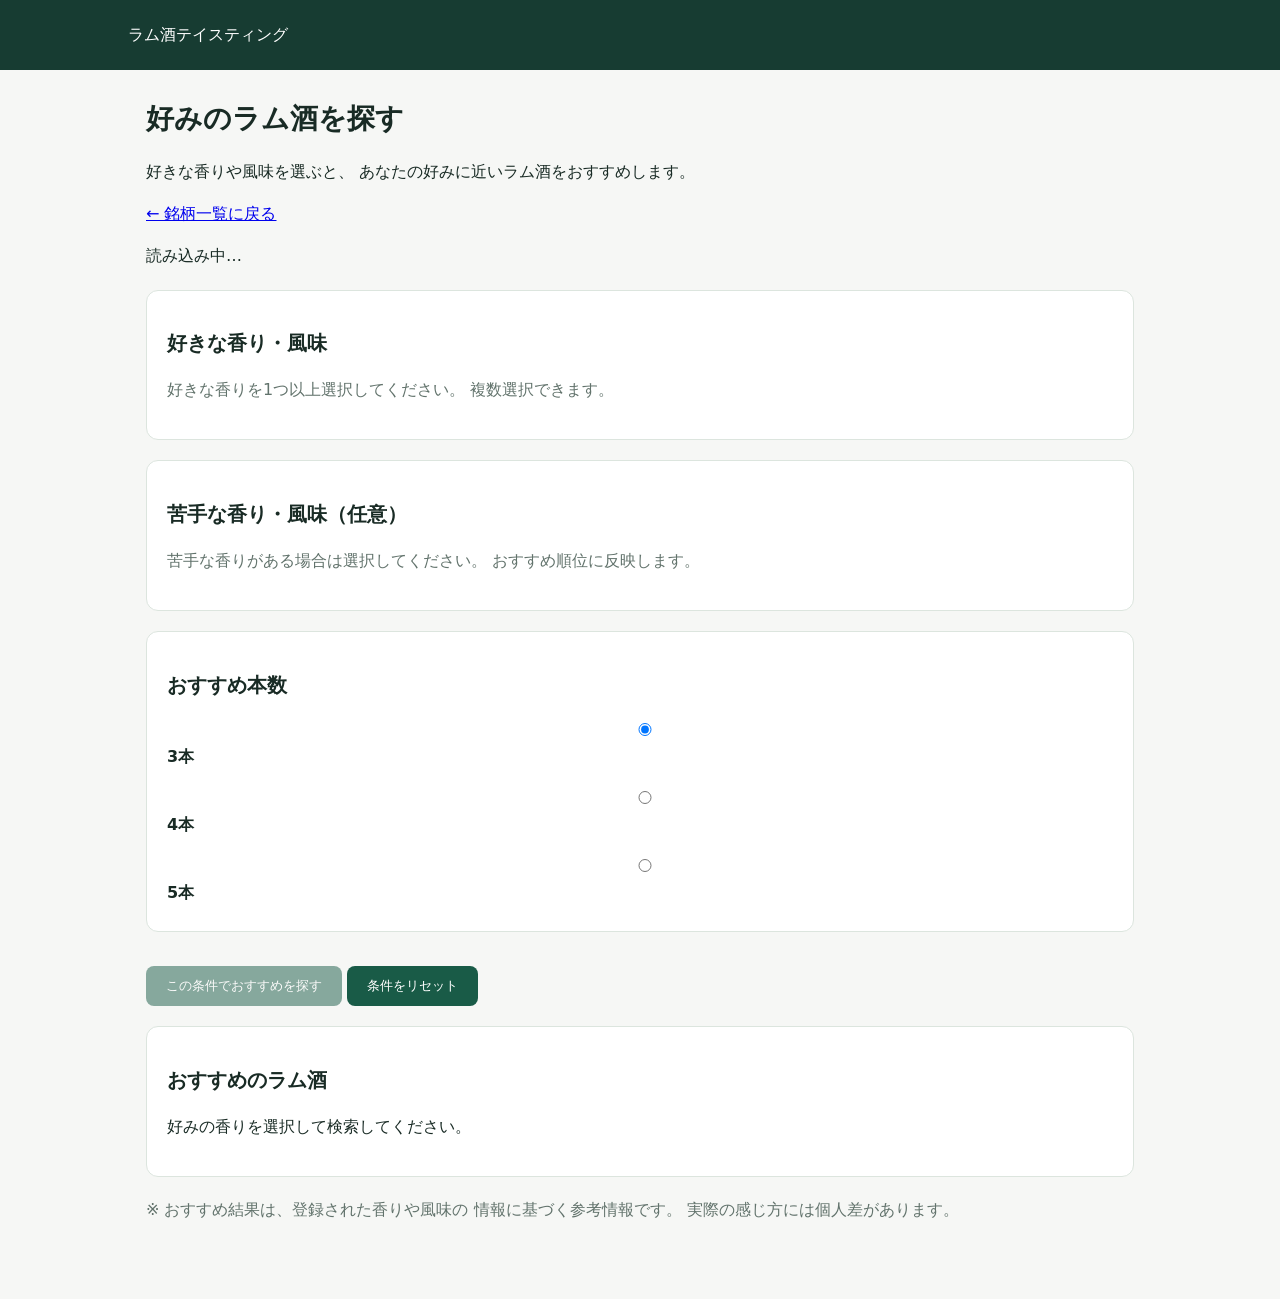
==== recommend.html @ da606074 "Add aroma-based recommendation page" ====
<!doctype html>
<html lang="ja">

<head>

  <meta charset="utf-8">

  <meta
    name="viewport"
    content="width=device-width,initial-scale=1"
  >

  <title>ラム酒テイスティング | おすすめ検索</title>

  <link rel="stylesheet" href="css/style.css">

</head>

<body>

  <!-- ヘッダー -->
  <header>
    <a href="index.html">ラム酒テイスティング</a>
  </header>

  <main>

    <!-- ページタイトル -->
    <h1>好みのラム酒を探す</h1>

    <p>
      好きな香りや風味を選ぶと、
      あなたの好みに近いラム酒をおすすめします。
    </p>

    <p>
      <a href="index.html">← 銘柄一覧に戻る</a>
    </p>

    <!-- データ読み込み状況 -->
    <p id="status" aria-live="polite">
      読み込み中…
    </p>

    <!-- おすすめ検索フォーム -->
    <form id="recommend-form">

      <!-- 好きな香り -->
      <section class="panel">

        <h2>好きな香り・風味</h2>

        <p class="muted">
          好きな香りを1つ以上選択してください。
          複数選択できます。
        </p>

        <div
          id="liked-tags"
          class="flavor-grid"
        ></div>

      </section>

      <!-- 苦手な香り -->
      <section class="panel">

        <h2>苦手な香り・風味（任意）</h2>

        <p class="muted">
          苦手な香りがある場合は選択してください。
          おすすめ順位に反映します。
        </p>

        <div
          id="disliked-tags"
          class="flavor-grid"
        ></div>

      </section>

      <!-- おすすめ本数 -->
      <section class="panel">

        <h2>おすすめ本数</h2>

        <div class="choice-group">

          <label>
            <input
              type="radio"
              name="count"
              value="3"
              checked
            >
            3本
          </label>

          <label>
            <input
              type="radio"
              name="count"
              value="4"
            >
            4本
          </label>

          <label>
            <input
              type="radio"
              name="count"
              value="5"
            >
            5本
          </label>

        </div>

      </section>

      <!-- 検索ボタン -->
      <div class="recommend-actions">

        <button
          type="submit"
          id="search-button"
          disabled
        >
          この条件でおすすめを探す
        </button>

        <button type="reset">
          条件をリセット
        </button>

      </div>

    </form>

    <!-- おすすめ検索結果 -->
    <section class="panel">

      <h2>おすすめのラム酒</h2>

      <p
        id="result-status"
        aria-live="polite"
      >
        好みの香りを選択して検索してください。
      </p>

      <div
        id="recommend-results"
        class="grid"
      ></div>

    </section>

    <!-- 推薦結果についての注意事項 -->
    <p class="muted">
      ※ おすすめ結果は、登録された香りや風味の
      情報に基づく参考情報です。
      実際の感じ方には個人差があります。
    </p>

  </main>

  <!-- Supabase接続設定 -->
  <script src="js/config.js"></script>

  <!-- 共通API -->
  <script src="js/api.js"></script>

  <!-- おすすめ検索処理 -->
  <script src="js/recommend.js"></script>

</body>

</html>
---- css/style.css ----
*{box-sizing:border-box}body{margin:0;font-family:system-ui,-apple-system,"Noto Sans JP",sans-serif;background:#f6f7f5;color:#192b25;line-height:1.65}header{background:#173c32;color:#fff;padding:22px max(20px,calc((100vw - 1024px)/2))}header a{color:#fff;text-decoration:none}main{max-width:1024px;margin:auto;padding:26px 18px 60px}h1{font-size:1.75rem;margin:0 0 12px}h2{font-size:1.25rem}h3{font-size:1.05rem}.muted,small{color:#62736c}header .muted{color:#d2e1da}.grid{display:grid;grid-template-columns:repeat(auto-fit,minmax(230px,1fr));gap:16px}.rum-card,.panel,.review{display:block;background:white;border:1px solid #dce5de;border-radius:12px;overflow:hidden}.rum-card{color:inherit;text-decoration:none}.rum-card img,.rum-card .no-photo{height:180px;width:100%;object-fit:contain;background:#e9eee9}.no-photo{display:grid;place-items:center;color:#65746b}.card-body{padding:14px}.card-body h2{margin:4px 0}.card-body p{font-size:.9rem}.panel{padding:20px;margin:20px 0}.detail-layout{display:grid;grid-template-columns:minmax(180px,260px) 1fr;gap:20px}.detail-layout img,.detail-layout .no-photo{width:100%;max-height:320px;object-fit:contain;background:#eef1ed;border-radius:10px}label{display:block;font-weight:600;margin:15px 0 5px}input:not([type=checkbox]),select,textarea{width:100%;padding:10px;border:1px solid #b5c7bc;border-radius:8px;font:inherit}textarea{min-height:74px}.checklist{display:grid;grid-template-columns:repeat(auto-fit,minmax(130px,1fr));gap:6px}.checklist label{font-weight:400;margin:4px 0}button{background:#195b47;color:#fff;border:0;padding:11px 20px;border-radius:8px;cursor:pointer;margin-top:14px}button:disabled{opacity:.5}.secondary{background:#65746b}.review{padding:15px;margin:10px 0}.review p{white-space:pre-wrap;overflow-wrap:anywhere}.hint{font-size:.9rem;color:#62736c}@media(max-width:600px){.detail-layout{grid-template-columns:1fr}main{padding:18px 12px}header{padding:16px}}
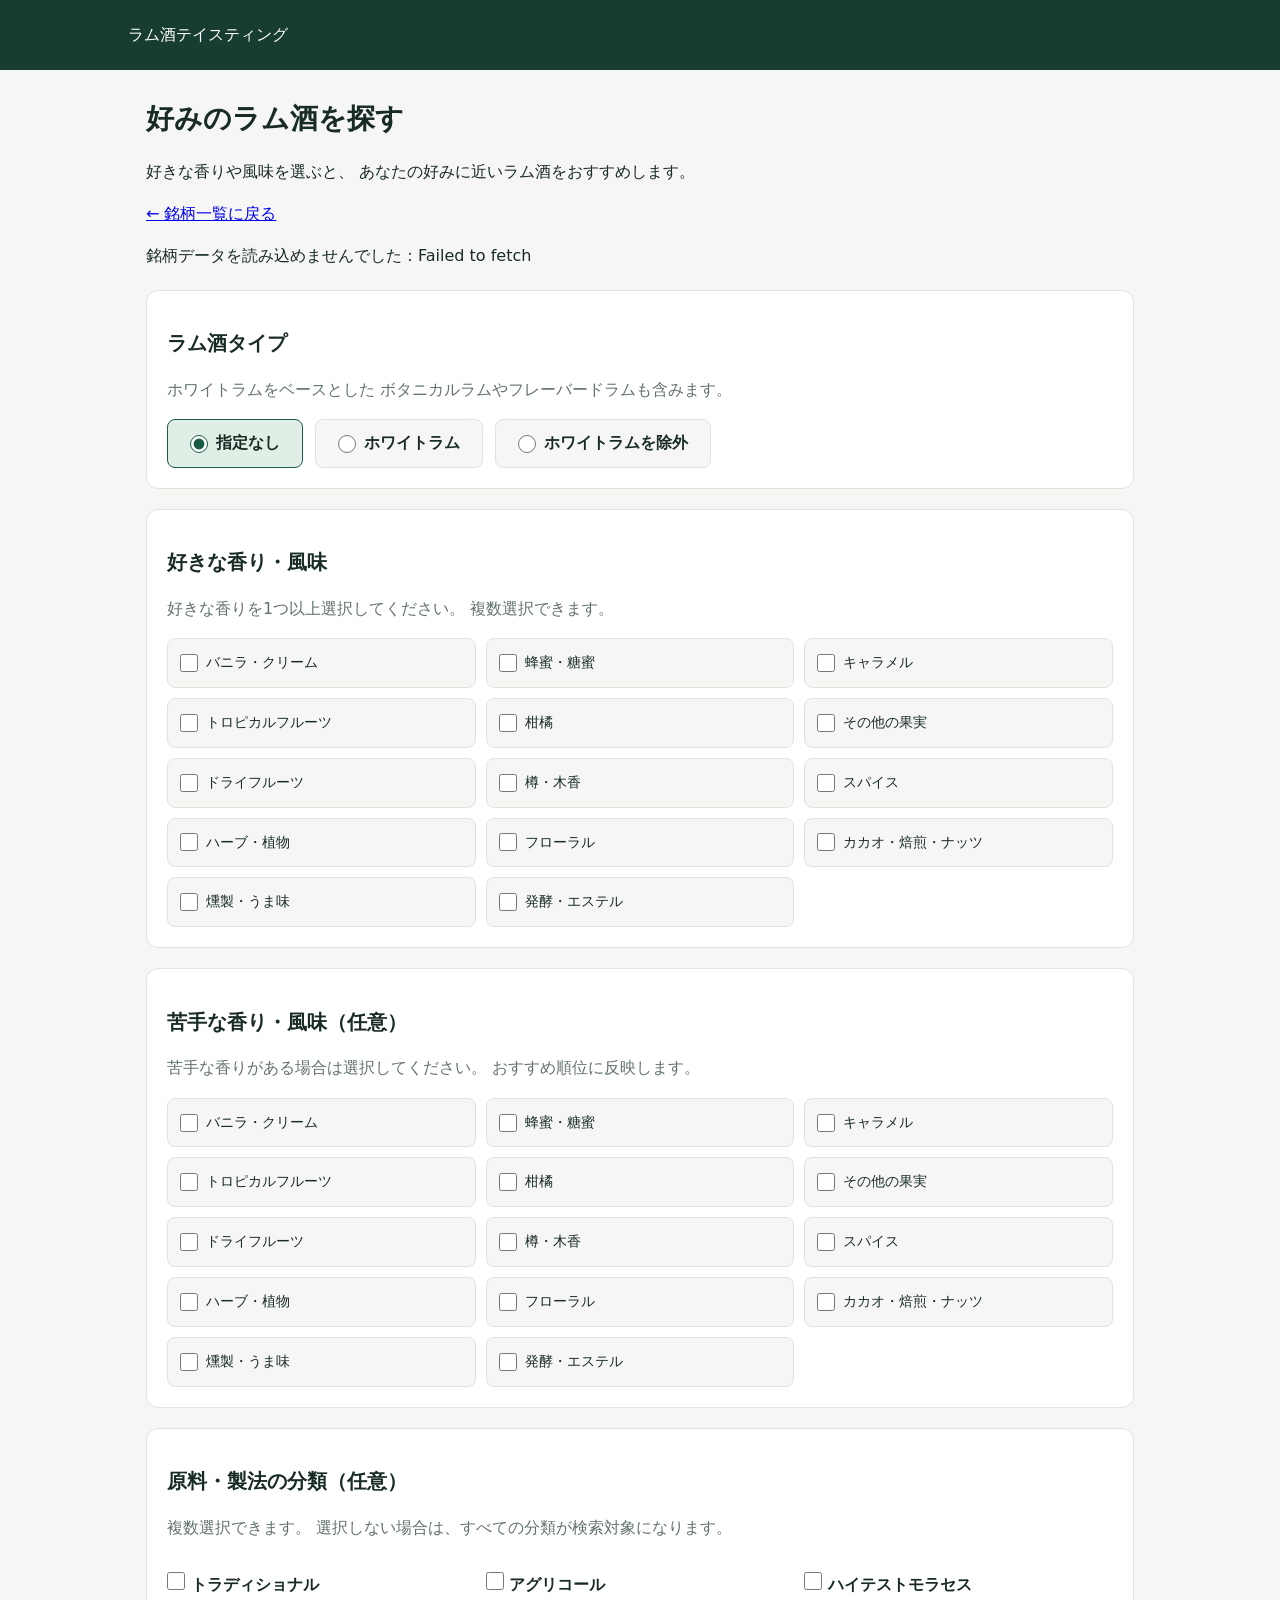
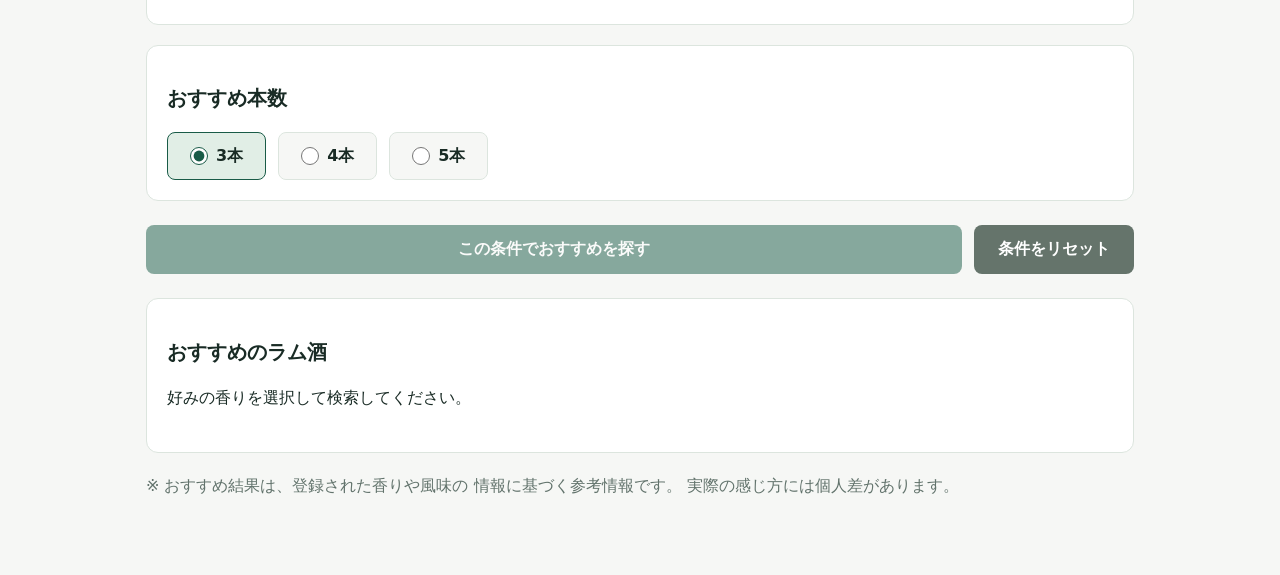
==== commit 148b4c56: "Add rum type and production filters" ====
--- a/recommend.html
+++ b/recommend.html
@@ -46,6 +46,50 @@
     <!-- おすすめ検索フォーム -->
     <form id="recommend-form">
 
+      <!-- ラム酒タイプ -->
+      <section class="panel">
+
+        <h2>ラム酒タイプ</h2>
+
+        <p class="muted">
+          ホワイトラムをベースとした
+          ボタニカルラムやフレーバードラムも含みます。
+        </p>
+
+        <div class="choice-group">
+
+          <label>
+            <input
+              type="radio"
+              name="rum_type"
+              value="all"
+              checked
+            >
+            指定なし
+          </label>
+
+          <label>
+            <input
+              type="radio"
+              name="rum_type"
+              value="white"
+            >
+            ホワイトラム
+          </label>
+
+          <label>
+            <input
+              type="radio"
+              name="rum_type"
+              value="exclude_white"
+            >
+            ホワイトラムを除外
+          </label>
+
+        </div>
+
+      </section>
+
       <!-- 好きな香り -->
       <section class="panel">
 
@@ -77,6 +121,52 @@
           id="disliked-tags"
           class="flavor-grid"
         ></div>
+
+      </section>
+
+      <!-- 原料・製法の分類 -->
+      <section class="panel">
+
+        <h2>原料・製法の分類（任意）</h2>
+
+        <p class="muted">
+          複数選択できます。
+          選択しない場合は、すべての分類が検索対象になります。
+        </p>
+
+        <div
+          id="production-types"
+          class="flavor-grid"
+        >
+
+          <label>
+            <input
+              type="checkbox"
+              name="production_type"
+              value="トラディショナル"
+            >
+            トラディショナル
+          </label>
+
+          <label>
+            <input
+              type="checkbox"
+              name="production_type"
+              value="アグリコール"
+            >
+            アグリコール
+          </label>
+
+          <label>
+            <input
+              type="checkbox"
+              name="production_type"
+              value="ハイテストモラセス"
+            >
+            ハイテストモラセス
+          </label>
+
+        </div>
 
       </section>
 
--- a/css/style.css
+++ b/css/style.css
@@ -1 +1,371 @@
-*{box-sizing:border-box}body{margin:0;font-family:system-ui,-apple-system,"Noto Sans JP",sans-serif;background:#f6f7f5;color:#192b25;line-height:1.65}header{background:#173c32;color:#fff;padding:22px max(20px,calc((100vw - 1024px)/2))}header a{color:#fff;text-decoration:none}main{max-width:1024px;margin:auto;padding:26px 18px 60px}h1{font-size:1.75rem;margin:0 0 12px}h2{font-size:1.25rem}h3{font-size:1.05rem}.muted,small{color:#62736c}header .muted{color:#d2e1da}.grid{display:grid;grid-template-columns:repeat(auto-fit,minmax(230px,1fr));gap:16px}.rum-card,.panel,.review{display:block;background:white;border:1px solid #dce5de;border-radius:12px;overflow:hidden}.rum-card{color:inherit;text-decoration:none}.rum-card img,.rum-card .no-photo{height:180px;width:100%;object-fit:contain;background:#e9eee9}.no-photo{display:grid;place-items:center;color:#65746b}.card-body{padding:14px}.card-body h2{margin:4px 0}.card-body p{font-size:.9rem}.panel{padding:20px;margin:20px 0}.detail-layout{display:grid;grid-template-columns:minmax(180px,260px) 1fr;gap:20px}.detail-layout img,.detail-layout .no-photo{width:100%;max-height:320px;object-fit:contain;background:#eef1ed;border-radius:10px}label{display:block;font-weight:600;margin:15px 0 5px}input:not([type=checkbox]),select,textarea{width:100%;padding:10px;border:1px solid #b5c7bc;border-radius:8px;font:inherit}textarea{min-height:74px}.checklist{display:grid;grid-template-columns:repeat(auto-fit,minmax(130px,1fr));gap:6px}.checklist label{font-weight:400;margin:4px 0}button{background:#195b47;color:#fff;border:0;padding:11px 20px;border-radius:8px;cursor:pointer;margin-top:14px}button:disabled{opacity:.5}.secondary{background:#65746b}.review{padding:15px;margin:10px 0}.review p{white-space:pre-wrap;overflow-wrap:anywhere}.hint{font-size:.9rem;color:#62736c}@media(max-width:600px){.detail-layout{grid-template-columns:1fr}main{padding:18px 12px}header{padding:16px}}+*{box-sizing:border-box}body{margin:0;font-family:system-ui,-apple-system,"Noto Sans JP",sans-serif;background:#f6f7f5;color:#192b25;line-height:1.65}header{background:#173c32;color:#fff;padding:22px max(20px,calc((100vw - 1024px)/2))}header a{color:#fff;text-decoration:none}main{max-width:1024px;margin:auto;padding:26px 18px 60px}h1{font-size:1.75rem;margin:0 0 12px}h2{font-size:1.25rem}h3{font-size:1.05rem}.muted,small{color:#62736c}header .muted{color:#d2e1da}.grid{display:grid;grid-template-columns:repeat(auto-fit,minmax(230px,1fr));gap:16px}.rum-card,.panel,.review{display:block;background:white;border:1px solid #dce5de;border-radius:12px;overflow:hidden}.rum-card{color:inherit;text-decoration:none}.rum-card img,.rum-card .no-photo{height:180px;width:100%;object-fit:contain;background:#e9eee9}.no-photo{display:grid;place-items:center;color:#65746b}.card-body{padding:14px}.card-body h2{margin:4px 0}.card-body p{font-size:.9rem}.panel{padding:20px;margin:20px 0}.detail-layout{display:grid;grid-template-columns:minmax(180px,260px) 1fr;gap:20px}.detail-layout img,.detail-layout .no-photo{width:100%;max-height:320px;object-fit:contain;background:#eef1ed;border-radius:10px}label{display:block;font-weight:600;margin:15px 0 5px}input:not([type=checkbox]),select,textarea{width:100%;padding:10px;border:1px solid #b5c7bc;border-radius:8px;font:inherit}textarea{min-height:74px}.checklist{display:grid;grid-template-columns:repeat(auto-fit,minmax(130px,1fr));gap:6px}.checklist label{font-weight:400;margin:4px 0}button{background:#195b47;color:#fff;border:0;padding:11px 20px;border-radius:8px;cursor:pointer;margin-top:14px}button:disabled{opacity:.5}.secondary{background:#65746b}.review{padding:15px;margin:10px 0}.review p{white-space:pre-wrap;overflow-wrap:anywhere}.hint{font-size:.9rem;color:#62736c}@media(max-width:600px){.detail-layout{grid-template-columns:1fr}main{padding:18px 12px}header{padding:16px}}
+
+/* ==================================================
+   おすすめ検索ページ専用スタイル
+   ================================================== */
+
+
+/* --------------------------------------------------
+   1. 香り・風味の選択肢
+   -------------------------------------------------- */
+
+#recommend-form .flavor-grid {
+  display: grid;
+  grid-template-columns: repeat(3, minmax(0, 1fr));
+  gap: 10px;
+  margin-top: 16px;
+}
+
+#recommend-form .flavor-option {
+  display: flex;
+  align-items: center;
+  gap: 8px;
+
+  margin: 0;
+  padding: 12px;
+
+  background: #f6f7f5;
+  border: 1px solid #dce5de;
+  border-radius: 8px;
+
+  font-size: 0.9rem;
+  font-weight: 400;
+  overflow-wrap: anywhere;
+
+  cursor: pointer;
+  transition: background 0.15s, border-color 0.15s;
+}
+
+#recommend-form .flavor-option:hover {
+  background: #e9f0eb;
+  border-color: #8eae9e;
+}
+
+
+/* チェックボックス */
+
+#recommend-form input[type="checkbox"] {
+  width: 18px;
+  height: 18px;
+  margin: 0;
+
+  flex-shrink: 0;
+  accent-color: #195b47;
+
+  cursor: pointer;
+}
+
+
+/* 選択された香り */
+
+#recommend-form .flavor-option:has(input:checked) {
+  background: #e1eee6;
+  border-color: #195b47;
+  color: #173c32;
+  font-weight: 600;
+}
+
+
+/* 苦手な香りの選択色 */
+
+#disliked-tags .flavor-option:has(input:checked) {
+  background: #f5e8e3;
+  border-color: #b77c69;
+  color: #824b39;
+}
+
+#disliked-tags input[type="checkbox"] {
+  accent-color: #a65e48;
+}
+
+
+/* 重複選択できない項目 */
+
+#recommend-form .flavor-option:has(input:disabled) {
+  opacity: 0.4;
+  cursor: not-allowed;
+}
+
+#recommend-form input:disabled {
+  cursor: not-allowed;
+}
+
+
+/* --------------------------------------------------
+   2. おすすめ本数
+   -------------------------------------------------- */
+
+#recommend-form .choice-group {
+  display: flex;
+  flex-wrap: wrap;
+  gap: 12px;
+}
+
+#recommend-form .choice-group label {
+  display: flex;
+  align-items: center;
+  justify-content: center;
+  gap: 8px;
+
+  margin: 0;
+  padding: 10px 22px;
+
+  background: #f6f7f5;
+  border: 1px solid #dce5de;
+  border-radius: 8px;
+
+  cursor: pointer;
+}
+
+
+/* 既存CSSによるラジオボタンの崩れを修正 */
+
+#recommend-form input[type="radio"] {
+  width: 18px;
+  height: 18px;
+
+  margin: 0;
+  padding: 0;
+
+  flex-shrink: 0;
+  accent-color: #195b47;
+
+  cursor: pointer;
+}
+
+#recommend-form .choice-group label:has(input:checked) {
+  background: #e1eee6;
+  border-color: #195b47;
+}
+
+
+/* --------------------------------------------------
+   3. 検索・リセットボタン
+   -------------------------------------------------- */
+
+#recommend-form .recommend-actions {
+  display: flex;
+  flex-wrap: wrap;
+  gap: 12px;
+  margin: 24px 0;
+}
+
+#recommend-form .recommend-actions button {
+  margin: 0;
+  padding: 14px 24px;
+
+  font-size: 1rem;
+  font-weight: 600;
+}
+
+#recommend-form button[type="submit"] {
+  flex: 1;
+}
+
+#recommend-form button[type="reset"] {
+  background: #65746b;
+}
+
+#recommend-form button:disabled {
+  cursor: not-allowed;
+}
+
+
+/* --------------------------------------------------
+   4. おすすめ検索結果
+   -------------------------------------------------- */
+
+#recommend-results {
+  display: grid;
+  grid-template-columns: repeat(3, minmax(0, 1fr));
+  gap: 16px;
+
+  margin-top: 20px;
+  align-items: stretch;
+}
+
+#recommend-results .recommend-card {
+  display: flex;
+  flex-direction: column;
+
+  min-width: 0;
+  padding: 14px;
+
+  background: #fff;
+  border: 1px solid #dce5de;
+  border-radius: 12px;
+
+  overflow: hidden;
+  overflow-wrap: anywhere;
+}
+
+
+/* 推薦順位 */
+
+#recommend-results .recommend-rank {
+  margin: 0 0 12px;
+  padding: 7px 10px;
+
+  background: #173c32;
+  color: #fff;
+  border-radius: 6px;
+
+  text-align: center;
+  font-size: 0.9rem;
+  font-weight: 600;
+}
+
+
+/* --------------------------------------------------
+   5. ボトル写真
+   -------------------------------------------------- */
+
+#recommend-results .recommend-card img,
+#recommend-results .recommend-card .no-photo {
+  display: block;
+
+  width: 100%;
+  max-width: 100%;
+  height: 220px;
+
+  object-fit: contain;
+
+  background: #eef1ed;
+  border-radius: 8px;
+}
+
+#recommend-results .recommend-card .no-photo {
+  display: grid;
+  place-items: center;
+}
+
+
+/* --------------------------------------------------
+   6. 銘柄名・説明文
+   -------------------------------------------------- */
+
+#recommend-results .recommend-card h3 {
+  margin: 14px 0 10px;
+  font-size: 1.05rem;
+  line-height: 1.5;
+}
+
+#recommend-results .recommend-card h3 a {
+  color: #173c32;
+  text-decoration: none;
+}
+
+#recommend-results .recommend-card h3 a:hover {
+  text-decoration: underline;
+}
+
+#recommend-results .recommend-card p:not(.recommend-rank) {
+  margin: 5px 0;
+  font-size: 0.85rem;
+  line-height: 1.65;
+}
+
+#recommend-results .recommend-card strong {
+  color: #173c32;
+}
+
+
+/* --------------------------------------------------
+   7. 銘柄詳細へのリンク
+   -------------------------------------------------- */
+
+#recommend-results .recommend-detail-link {
+  display: block;
+
+  margin-top: auto;
+  padding: 14px 0 4px;
+
+  color: #195b47;
+  font-size: 0.9rem;
+  font-weight: 600;
+  text-decoration: none;
+}
+
+#recommend-results .recommend-detail-link:hover {
+  text-decoration: underline;
+}
+
+
+/* --------------------------------------------------
+   8. タブレット対応
+   -------------------------------------------------- */
+
+@media (max-width: 800px) {
+
+  #recommend-form .flavor-grid {
+    grid-template-columns: repeat(2, minmax(0, 1fr));
+  }
+
+  #recommend-results {
+    grid-template-columns: repeat(2, minmax(0, 1fr));
+  }
+
+}
+
+
+/* --------------------------------------------------
+   9. スマートフォン対応
+   -------------------------------------------------- */
+
+@media (max-width: 600px) {
+
+  #recommend-form .panel {
+    padding: 14px;
+  }
+
+  #recommend-form .flavor-grid {
+    gap: 8px;
+  }
+
+  #recommend-form .flavor-option {
+    padding: 10px 8px;
+    font-size: 0.85rem;
+  }
+
+  #recommend-form .choice-group {
+    gap: 8px;
+  }
+
+  #recommend-form .choice-group label {
+    flex: 1;
+    padding: 10px;
+  }
+
+  #recommend-form .recommend-actions {
+    flex-direction: column;
+  }
+
+  #recommend-results {
+    grid-template-columns: 1fr;
+  }
+
+  #recommend-results .recommend-card {
+    padding: 16px;
+  }
+
+  #recommend-results .recommend-card img,
+  #recommend-results .recommend-card .no-photo {
+    height: 240px;
+  }
+
+  #recommend-results .recommend-card p:not(.recommend-rank) {
+    font-size: 0.9rem;
+  }
+
+}
+
+
+/* 非常に幅の狭い画面への対応 */
+
+@media (max-width: 360px) {
+
+  #recommend-form .flavor-grid {
+    grid-template-columns: 1fr;
+  }
+
+}
